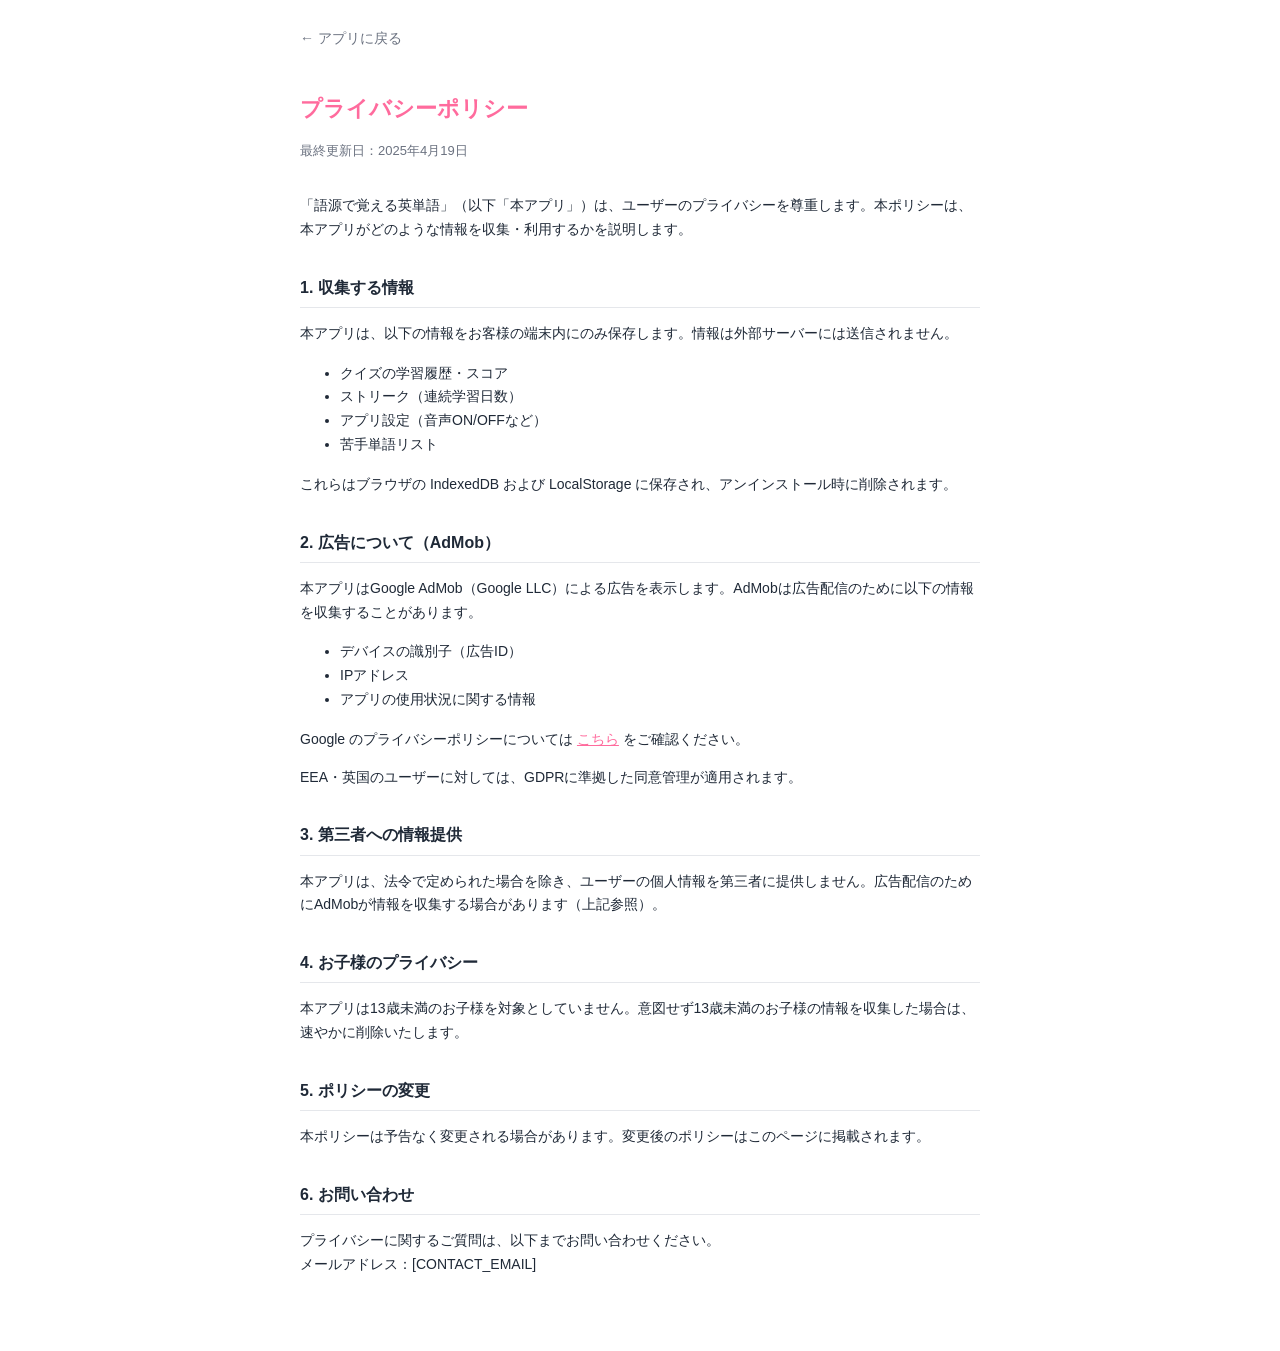
==== privacy.html @ 17e4c72b "Add AdMob ad framework, privacy policy, and terms of service Co-Authored-By: Claude Sonnet 4.6 <nore" ====
<!DOCTYPE html>
<html lang="ja">
<head>
  <meta charset="UTF-8">
  <meta name="viewport" content="width=device-width, initial-scale=1.0">
  <title>プライバシーポリシー — 語源で覚える英単語</title>
  <style>
    body { font-family: -apple-system, BlinkMacSystemFont, "Segoe UI", sans-serif; max-width: 680px; margin: 0 auto; padding: 24px 20px 60px; color: #1F2937; line-height: 1.7; }
    h1 { font-size: 22px; color: #FF6B9D; margin-bottom: 4px; }
    .updated { font-size: 13px; color: #6B7280; margin-bottom: 32px; }
    h2 { font-size: 16px; margin-top: 32px; border-bottom: 1px solid #E5E7EB; padding-bottom: 6px; }
    p, li { font-size: 14px; }
    a { color: #FF6B9D; }
    .back { display: inline-block; margin-bottom: 24px; font-size: 14px; color: #6B7280; text-decoration: none; }
    .back:hover { color: #FF6B9D; }
  </style>
</head>
<body>
  <a href="index.html" class="back">← アプリに戻る</a>
  <h1>プライバシーポリシー</h1>
  <p class="updated">最終更新日：2025年4月19日</p>

  <p>「語源で覚える英単語」（以下「本アプリ」）は、ユーザーのプライバシーを尊重します。本ポリシーは、本アプリがどのような情報を収集・利用するかを説明します。</p>

  <h2>1. 収集する情報</h2>
  <p>本アプリは、以下の情報をお客様の端末内にのみ保存します。情報は外部サーバーには送信されません。</p>
  <ul>
    <li>クイズの学習履歴・スコア</li>
    <li>ストリーク（連続学習日数）</li>
    <li>アプリ設定（音声ON/OFFなど）</li>
    <li>苦手単語リスト</li>
  </ul>
  <p>これらはブラウザの IndexedDB および LocalStorage に保存され、アンインストール時に削除されます。</p>

  <h2>2. 広告について（AdMob）</h2>
  <p>本アプリはGoogle AdMob（Google LLC）による広告を表示します。AdMobは広告配信のために以下の情報を収集することがあります。</p>
  <ul>
    <li>デバイスの識別子（広告ID）</li>
    <li>IPアドレス</li>
    <li>アプリの使用状況に関する情報</li>
  </ul>
  <p>Google のプライバシーポリシーについては <a href="https://policies.google.com/privacy" target="_blank" rel="noopener">こちら</a> をご確認ください。</p>
  <p>EEA・英国のユーザーに対しては、GDPRに準拠した同意管理が適用されます。</p>

  <h2>3. 第三者への情報提供</h2>
  <p>本アプリは、法令で定められた場合を除き、ユーザーの個人情報を第三者に提供しません。広告配信のためにAdMobが情報を収集する場合があります（上記参照）。</p>

  <h2>4. お子様のプライバシー</h2>
  <p>本アプリは13歳未満のお子様を対象としていません。意図せず13歳未満のお子様の情報を収集した場合は、速やかに削除いたします。</p>

  <h2>5. ポリシーの変更</h2>
  <p>本ポリシーは予告なく変更される場合があります。変更後のポリシーはこのページに掲載されます。</p>

  <h2>6. お問い合わせ</h2>
  <p>プライバシーに関するご質問は、以下までお問い合わせください。<br>
  メールアドレス：[CONTACT_EMAIL]</p>
</body>
</html>
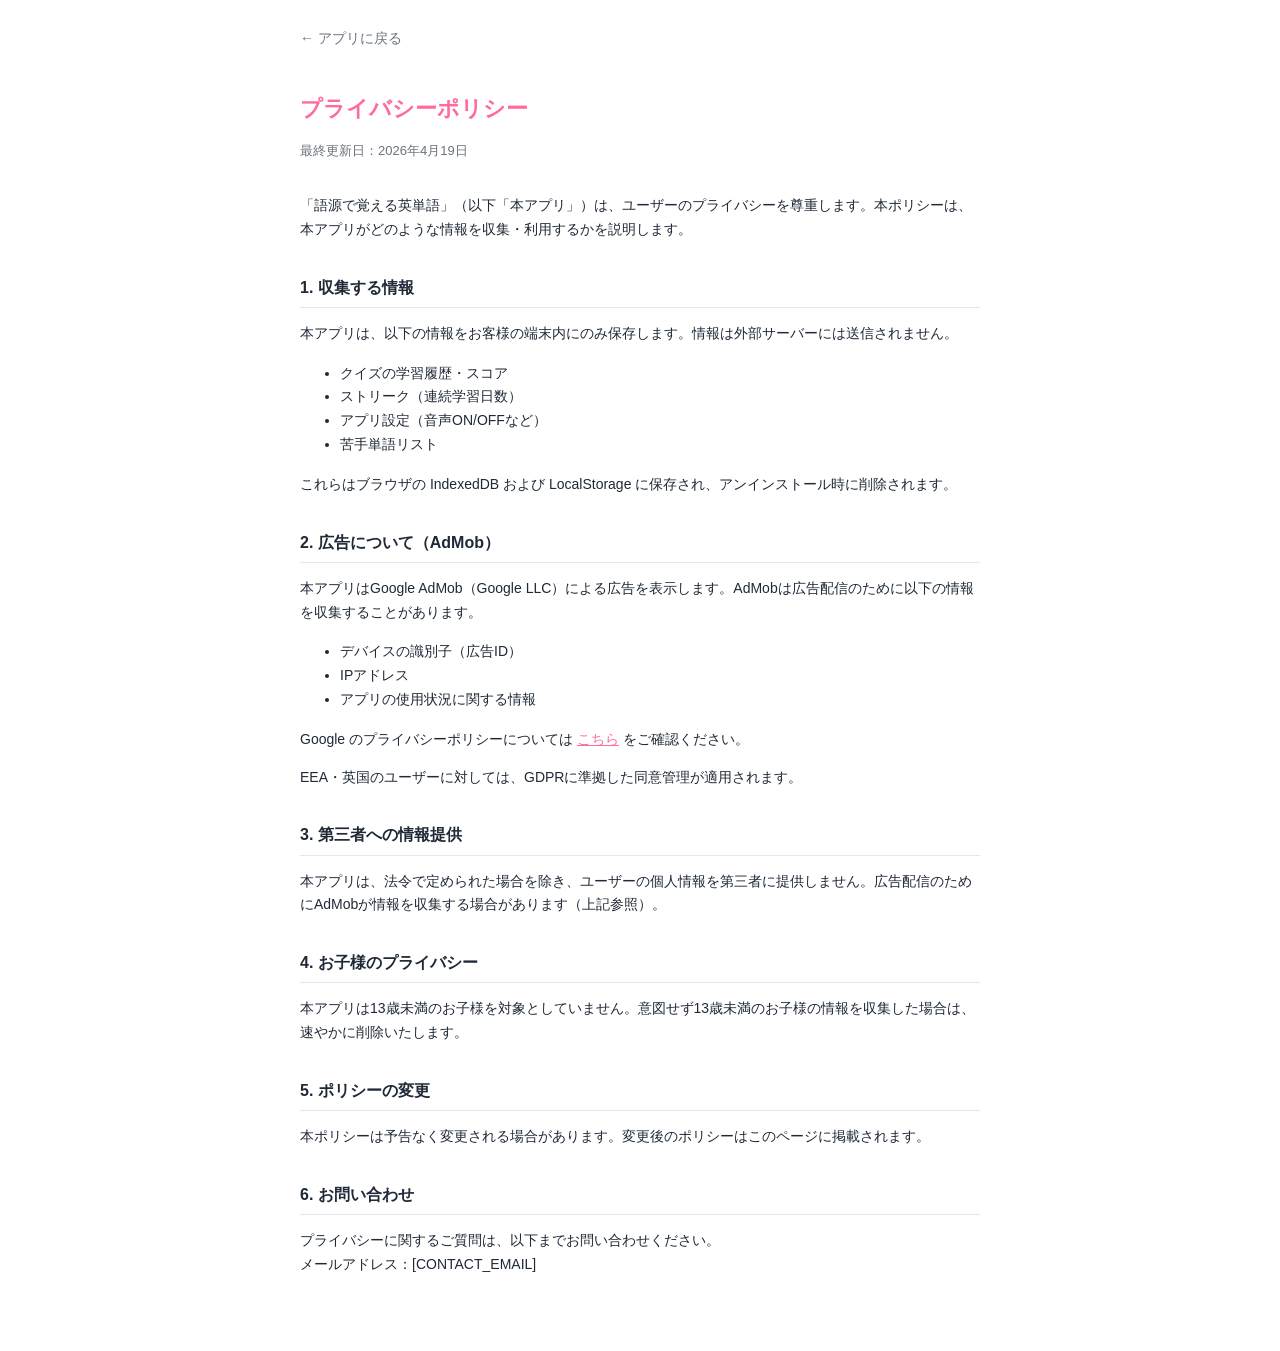
==== commit 930d1a85: "Fix undefined display in quiz results + comprehensive bug check Critical/High fixes: - Storage.init(" ====
--- a/privacy.html
+++ b/privacy.html
@@ -18,7 +18,7 @@
 <body>
   <a href="index.html" class="back">← アプリに戻る</a>
   <h1>プライバシーポリシー</h1>
-  <p class="updated">最終更新日：2025年4月19日</p>
+  <p class="updated">最終更新日：2026年4月19日</p>
 
   <p>「語源で覚える英単語」（以下「本アプリ」）は、ユーザーのプライバシーを尊重します。本ポリシーは、本アプリがどのような情報を収集・利用するかを説明します。</p>
 
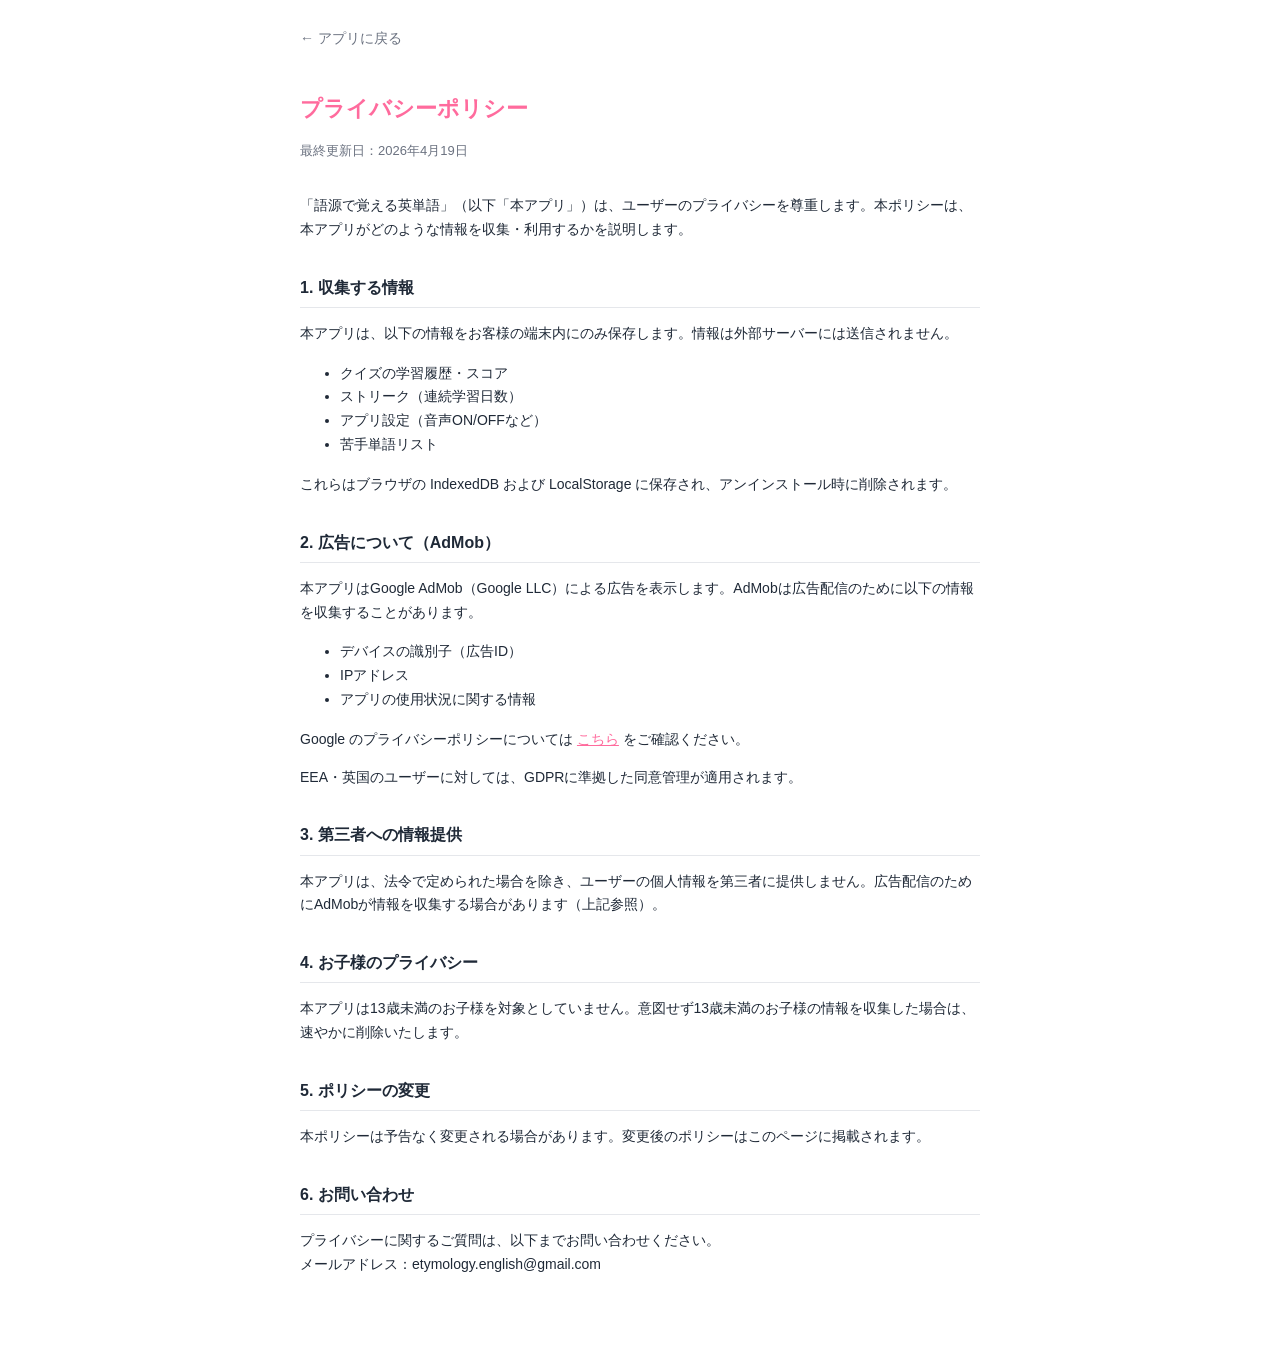
==== commit 8af0cb55: "Set contact email address in privacy policy and terms" ====
--- a/privacy.html
+++ b/privacy.html
@@ -53,6 +53,6 @@
 
   <h2>6. お問い合わせ</h2>
   <p>プライバシーに関するご質問は、以下までお問い合わせください。<br>
-  メールアドレス：[CONTACT_EMAIL]</p>
+  メールアドレス：etymology.english@gmail.com</p>
 </body>
 </html>
